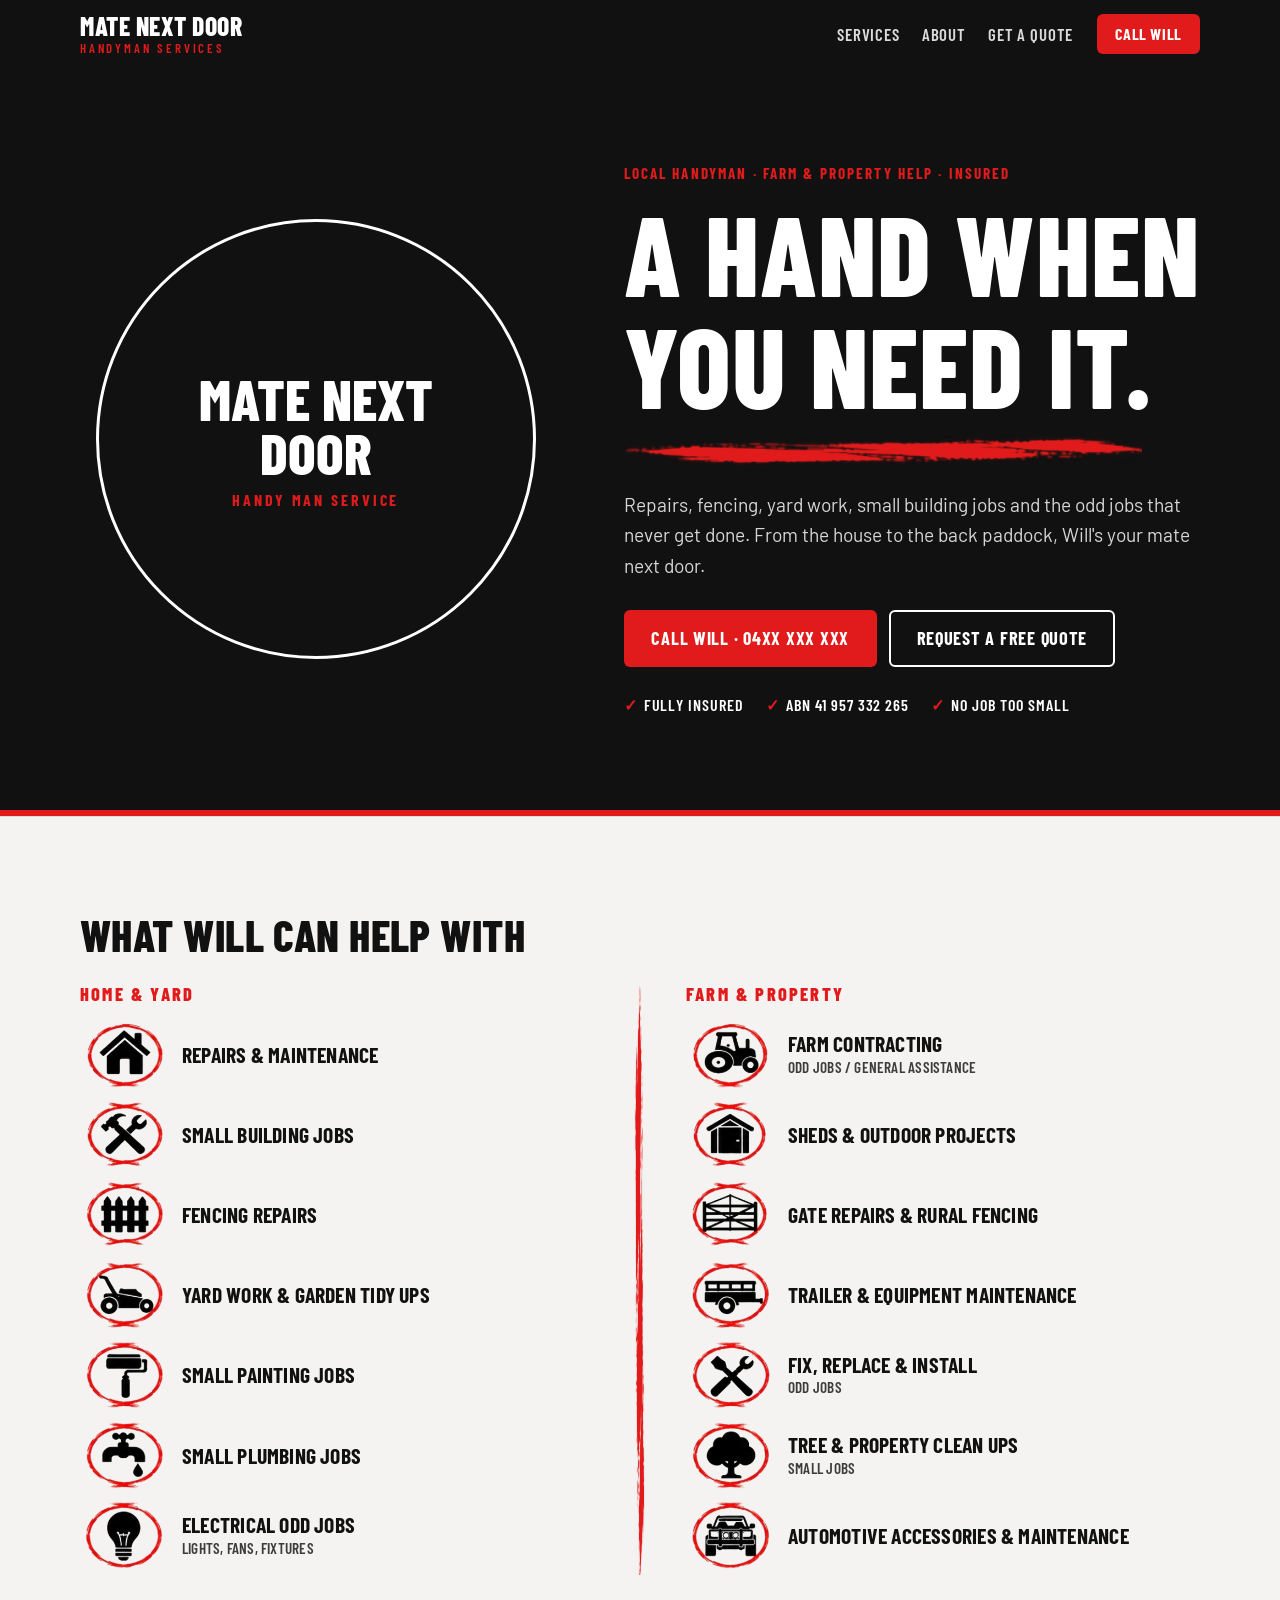
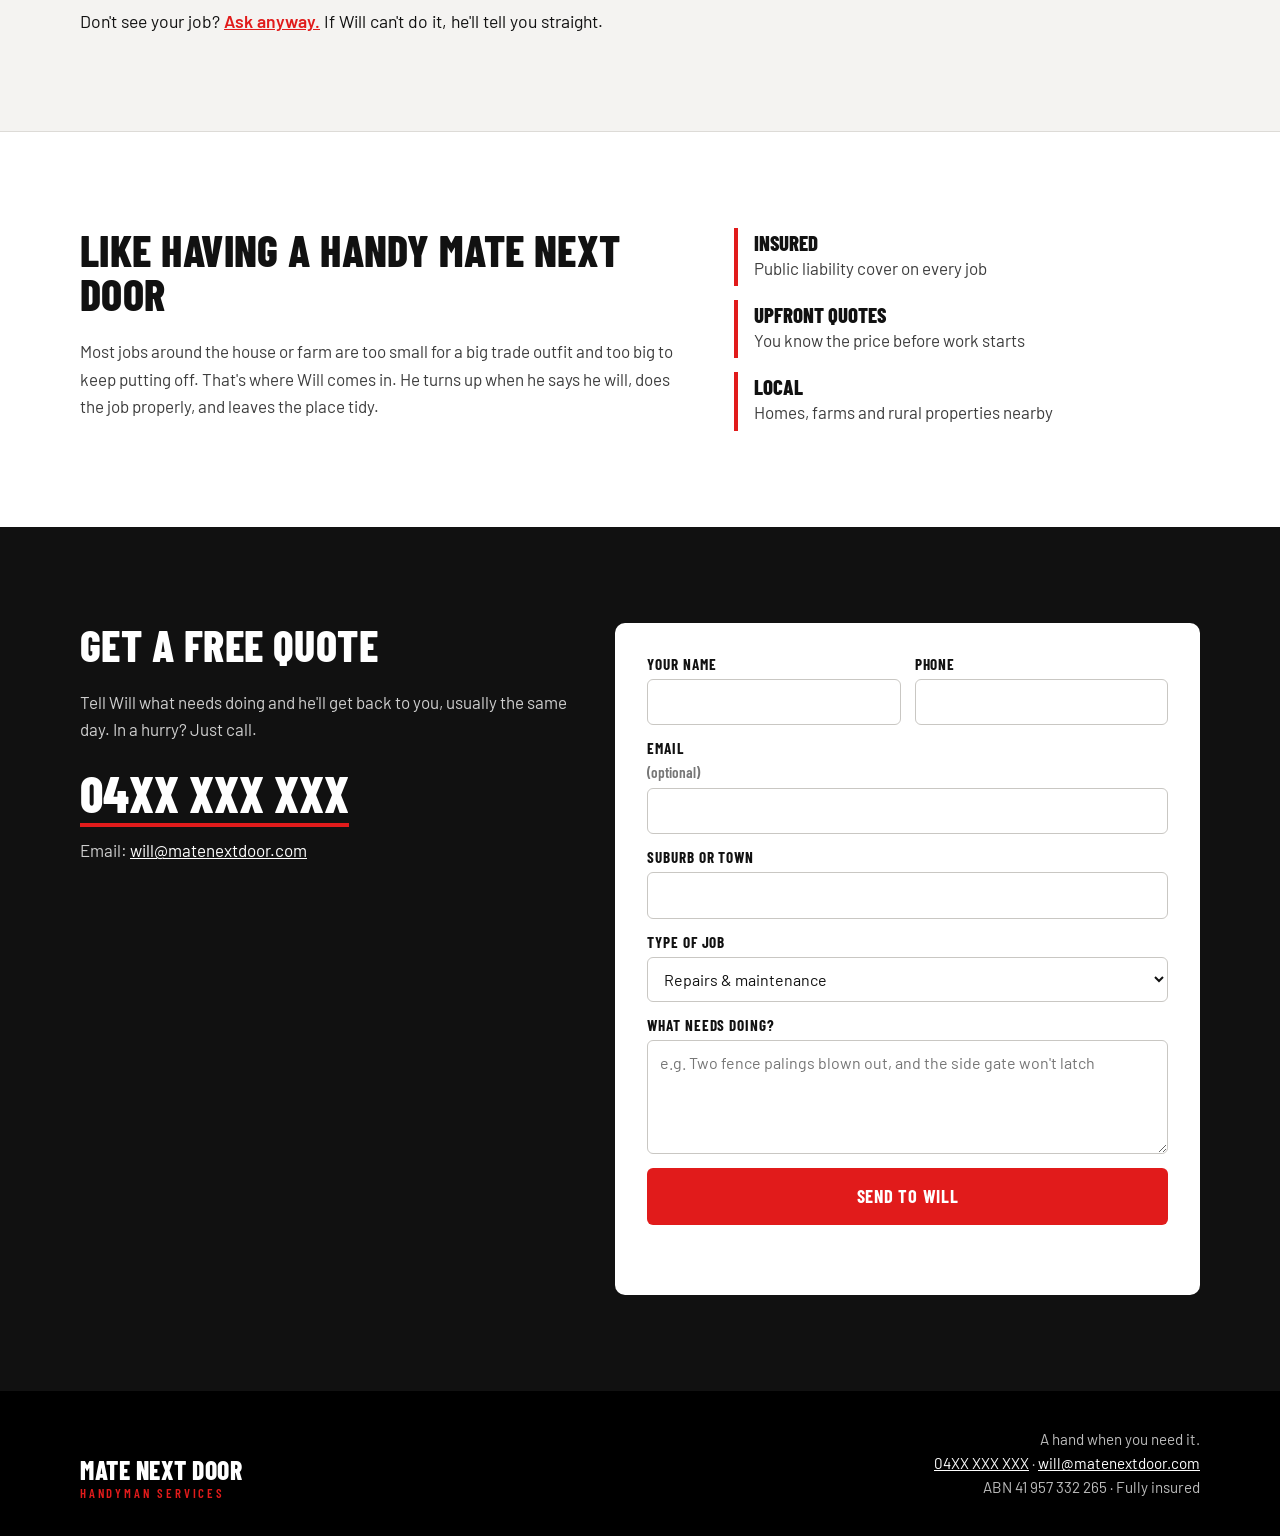
==== index.html @ a13d7f38 "Add Mate Next Door website One-page site matching Will's printed business card (black, white, card r" ====
<!doctype html>
<html lang="en-AU">
<head>
<meta charset="utf-8">
<meta name="viewport" content="width=device-width, initial-scale=1">
<title>Mate Next Door | Handyman Services</title>
<meta name="description" content="Mate Next Door: local handyman, farm and property help. Repairs, fencing, yard work, small building, painting and plumbing jobs. Insured. A hand when you need it.">
<meta name="theme-color" content="#111111">
<link rel="icon" href="img/icons/repairs.png">
<link rel="preconnect" href="https://fonts.googleapis.com">
<link rel="preconnect" href="https://fonts.gstatic.com" crossorigin>
<link href="https://fonts.googleapis.com/css2?family=Barlow+Condensed:wght@600;700;800&family=Barlow:wght@400;500;600&display=swap" rel="stylesheet">
<link rel="stylesheet" href="styles.css">
</head>
<body>

<!-- ============================================================
     EDIT HERE: Will's phone number appears in 4 places on this page.
     Search for 04XX and replace both the display text and the tel: link.
     ============================================================ -->

<header class="topbar">
  <div class="wrap topbar-inner">
    <a href="#top" class="wordmark" aria-label="Mate Next Door home">
      <span class="wm-main">Mate Next Door</span>
      <span class="wm-sub">Handyman Services</span>
    </a>
    <nav class="nav" aria-label="Main">
      <a href="#services">Services</a>
      <a href="#about">About</a>
      <a href="#quote">Get a quote</a>
    </nav>
    <a class="btn btn-red btn-sm" href="tel:04XXXXXXXX">Call Will</a>
  </div>
</header>

<main id="top">

  <section class="hero">
    <div class="wrap hero-inner">
      <!-- Logo: save Will's white line-art logo (transparent background) as img/logo.png -->
      <div class="hero-logo">
        <img src="img/logo.png" alt="Mate Next Door Handy Man Service logo" width="1120" height="1120"
             onerror="this.parentNode.classList.add('no-logo')">
        <div class="logo-fallback" aria-hidden="true"><span>Mate Next Door</span><small>Handy Man Service</small></div>
      </div>
      <div class="hero-copy">
      <p class="eyebrow">Local handyman · Farm &amp; property help · Insured</p>
      <h1>A hand when<br>you need it.</h1>
      <img class="brush" src="img/brush.png" alt="" width="740" height="45">
      <p class="lede">Repairs, fencing, yard work, small building jobs and the odd jobs that never get done. From the house to the back paddock, Will's your mate next door.</p>
      <div class="cta-row">
        <a class="btn btn-red" href="tel:04XXXXXXXX">Call Will · 04XX XXX XXX</a>
        <a class="btn btn-outline" href="#quote">Request a free quote</a>
      </div>
      <ul class="trust">
        <li>Fully insured</li>
        <li>ABN 41 957 332 265</li>
        <li>No job too small</li>
      </ul>
      </div>
    </div>
  </section>

  <section id="services" class="services">
    <div class="wrap">
      <h2>What Will can help with</h2>
      <div class="svc-cols">
        <div>
          <h3 class="col-head">Home &amp; yard</h3>
          <ul class="svc-list">
            <li><img src="img/icons/repairs.png" alt="" width="160" height="124"><span>Repairs &amp; maintenance</span></li>
            <li><img src="img/icons/building.png" alt="" width="160" height="124"><span>Small building jobs</span></li>
            <li><img src="img/icons/fencing.png" alt="" width="160" height="124"><span>Fencing repairs</span></li>
            <li><img src="img/icons/yard.png" alt="" width="160" height="124"><span>Yard work &amp; garden tidy ups</span></li>
            <li><img src="img/icons/painting.png" alt="" width="160" height="124"><span>Small painting jobs</span></li>
            <li><img src="img/icons/plumbing.png" alt="" width="160" height="124"><span>Small plumbing jobs</span></li>
            <li><img src="img/icons/electrical.png" alt="" width="160" height="124"><span>Electrical odd jobs <small>Lights, fans, fixtures</small></span></li>
          </ul>
        </div>
        <div class="svc-divider" aria-hidden="true"></div>
        <div>
          <h3 class="col-head">Farm &amp; property</h3>
          <ul class="svc-list">
            <li><img src="img/icons/farm.png" alt="" width="160" height="124"><span>Farm contracting <small>Odd jobs / general assistance</small></span></li>
            <li><img src="img/icons/sheds.png" alt="" width="160" height="124"><span>Sheds &amp; outdoor projects</span></li>
            <li><img src="img/icons/gates.png" alt="" width="160" height="124"><span>Gate repairs &amp; rural fencing</span></li>
            <li><img src="img/icons/trailer.png" alt="" width="160" height="124"><span>Trailer &amp; equipment maintenance</span></li>
            <li><img src="img/icons/install.png" alt="" width="160" height="124"><span>Fix, replace &amp; install <small>Odd jobs</small></span></li>
            <li><img src="img/icons/trees.png" alt="" width="160" height="124"><span>Tree &amp; property clean ups <small>Small jobs</small></span></li>
            <li><img src="img/icons/automotive.png" alt="" width="160" height="124"><span>Automotive accessories &amp; maintenance</span></li>
          </ul>
        </div>
      </div>
      <p class="svc-note">Don't see your job? <a href="#quote">Ask anyway.</a> If Will can't do it, he'll tell you straight.</p>
    </div>
  </section>

  <section id="about" class="about">
    <div class="wrap about-inner">
      <div>
        <h2>Like having a handy mate next door</h2>
        <p>Most jobs around the house or farm are too small for a big trade outfit and too big to keep putting off. That's where Will comes in. He turns up when he says he will, does the job properly, and leaves the place tidy.</p>
      </div>
      <ul class="facts">
        <li><strong>Insured</strong><span>Public liability cover on every job</span></li>
        <li><strong>Upfront quotes</strong><span>You know the price before work starts</span></li>
        <li><strong>Local</strong><span>Homes, farms and rural properties nearby</span></li>
      </ul>
    </div>
  </section>

  <section id="quote" class="quote">
    <div class="wrap quote-inner">
      <div class="quote-copy">
        <h2>Get a free quote</h2>
        <p>Tell Will what needs doing and he'll get back to you, usually the same day. In a hurry? Just call.</p>
        <p class="big-phone"><a href="tel:04XXXXXXXX">04XX XXX XXX</a></p>
        <p class="email-line">Email: <a href="mailto:will@matenextdoor.com">will@matenextdoor.com</a></p>
      </div>
      <form class="quote-form" id="quote-form" novalidate>
        <div class="row2">
          <label>Your name<input name="name" autocomplete="name" required></label>
          <label>Phone<input name="phone" type="tel" autocomplete="tel" required></label>
        </div>
        <label>Email <span class="opt">(optional)</span><input name="email" type="email" autocomplete="email"></label>
        <label>Suburb or town<input name="suburb" autocomplete="address-level2" required></label>
        <label>Type of job
          <select name="service">
            <option>Repairs &amp; maintenance</option>
            <option>Small building job</option>
            <option>Fencing / gates</option>
            <option>Yard work &amp; garden tidy up</option>
            <option>Painting</option>
            <option>Plumbing</option>
            <option>Electrical odd job</option>
            <option>Farm contracting</option>
            <option>Sheds &amp; outdoor projects</option>
            <option>Trailer / equipment / automotive</option>
            <option>Tree &amp; property clean up</option>
            <option>Something else</option>
          </select>
        </label>
        <label>What needs doing?<textarea name="details" rows="4" required placeholder="e.g. Two fence palings blown out, and the side gate won't latch"></textarea></label>
        <label class="hp" aria-hidden="true">Leave this empty<input name="company" tabindex="-1" autocomplete="off"></label>
        <button class="btn btn-red btn-block" type="submit">Send to Will</button>
        <p class="form-status" role="status" aria-live="polite"></p>
      </form>
    </div>
  </section>

</main>

<footer class="footer">
  <div class="wrap footer-inner">
    <div>
      <span class="wm-main">Mate Next Door</span>
      <span class="wm-sub">Handyman Services</span>
    </div>
    <p>A hand when you need it.<br>
       <a href="tel:04XXXXXXXX">04XX XXX XXX</a> · <a href="mailto:will@matenextdoor.com">will@matenextdoor.com</a><br>
       ABN 41 957 332 265 · Fully insured</p>
  </div>
</footer>

<script src="quote.js" defer></script>
</body>
</html>
---- styles.css ----
:root {
  --ink: #111111;
  --ink-soft: #3d3d3d;
  --paper: #ffffff;
  --paper-2: #f4f3f1;
  --red: #e11b1b;
  --red-dark: #b81414;
  --line: #dddbd7;
  --display: "Barlow Condensed", "Arial Narrow", sans-serif;
  --body: "Barlow", system-ui, sans-serif;
}

* { box-sizing: border-box; }
html { scroll-behavior: smooth; }
body {
  margin: 0;
  background: var(--paper);
  color: var(--ink);
  font: 400 1.0625rem/1.6 var(--body);
  -webkit-font-smoothing: antialiased;
}
img { max-width: 100%; height: auto; display: block; }
a { color: inherit; }
h1, h2, h3 {
  font-family: var(--display);
  font-weight: 800;
  text-transform: uppercase;
  line-height: 1;
  letter-spacing: 0.01em;
  margin: 0 0 0.5em;
}
h2 { font-size: clamp(2rem, 5vw, 2.75rem); }

.wrap { width: min(1120px, 100% - 32px); margin-inline: auto; }

/* Buttons */
.btn {
  display: inline-flex; align-items: center; justify-content: center;
  font: 700 1.15rem/1 var(--display);
  text-transform: uppercase; letter-spacing: 0.04em;
  text-decoration: none;
  padding: 0.95em 1.4em;
  border-radius: 6px;
  border: 2px solid transparent;
  cursor: pointer;
  transition: background .15s, color .15s;
}
.btn-red { background: var(--red); color: #fff; }
.btn-red:hover { background: var(--red-dark); }
.btn-outline { border-color: var(--ink); color: var(--ink); background: transparent; }
.btn-outline:hover { background: var(--ink); color: #fff; }
.btn-sm { padding: 0.65em 1em; font-size: 1rem; }
.btn-block { width: 100%; }
.btn:focus-visible, a:focus-visible, input:focus-visible, select:focus-visible, textarea:focus-visible {
  outline: 3px solid var(--red); outline-offset: 2px;
}

/* Header */
.topbar {
  position: sticky; top: 0; z-index: 10;
  background: var(--ink); color: #fff;
}
.topbar-inner { display: flex; align-items: center; gap: 24px; min-height: 68px; }
.wordmark { text-decoration: none; display: flex; flex-direction: column; line-height: 1; }
.wm-main {
  font: 800 1.6rem/1 var(--display); text-transform: uppercase; letter-spacing: 0.02em;
}
.wm-sub {
  font: 600 0.8rem/1 var(--display); text-transform: uppercase; letter-spacing: 0.22em;
  color: var(--red); margin-top: 4px;
}
.nav { display: flex; gap: 22px; margin-left: auto; }
.nav a {
  text-decoration: none; font: 600 1.05rem/1 var(--display);
  text-transform: uppercase; letter-spacing: 0.05em; opacity: .85;
}
.nav a:hover { opacity: 1; color: #fff; }

/* Hero */
.hero {
  background: var(--ink); color: #fff;
  padding: clamp(48px, 8vw, 96px) 0 clamp(56px, 8vw, 96px);
  border-bottom: 6px solid var(--red);
}
.hero-inner { display: grid; grid-template-columns: minmax(0, 0.9fr) minmax(0, 1.1fr); gap: clamp(32px, 6vw, 72px); align-items: center; }
.hero-logo { position: relative; aspect-ratio: 1; max-width: 440px; width: 100%; justify-self: center; }
.hero-logo img { width: 100%; height: 100%; object-fit: contain; }
.logo-fallback { display: none; }
.hero-logo.no-logo img { display: none; }
.hero-logo.no-logo .logo-fallback {
  display: flex; flex-direction: column; align-items: center; justify-content: center; text-align: center;
  height: 100%; border: 3px solid #fff; border-radius: 50%; padding: 12%;
}
.logo-fallback span { font: 800 clamp(2.4rem, 6vw, 3.6rem)/0.95 var(--display); text-transform: uppercase; }
.logo-fallback small { font: 700 1rem/1 var(--display); text-transform: uppercase; letter-spacing: 0.18em; color: var(--red); margin-top: 12px; }
.hero .lede { color: #d6d6d6; }
.hero .btn-outline { border-color: #fff; color: #fff; }
.hero .btn-outline:hover { background: #fff; color: var(--ink); }
.eyebrow {
  font: 700 0.95rem/1.2 var(--display); text-transform: uppercase; letter-spacing: 0.14em;
  color: var(--red); margin: 0 0 14px;
}
.hero h1 { font-size: clamp(3.4rem, 11vw, 7rem); margin: 0; }
.brush { width: min(520px, 90%); margin: 14px 0 24px; }
.lede { max-width: 38em; font-size: 1.2rem; color: var(--ink-soft); margin: 0 0 28px; }
.cta-row { display: flex; flex-wrap: wrap; gap: 12px; }
.trust {
  list-style: none; padding: 0; margin: 28px 0 0;
  display: flex; flex-wrap: wrap; gap: 8px 22px;
  font: 600 1rem/1.2 var(--display); text-transform: uppercase; letter-spacing: 0.06em;
}
.trust li::before { content: "✓"; color: var(--red); margin-right: 6px; }

/* Services */
.services { background: var(--paper-2); padding: clamp(56px, 8vw, 96px) 0; border-block: 1px solid var(--line); }
.svc-cols { display: grid; grid-template-columns: 1fr 12px 1fr; gap: 40px; margin-top: 28px; }
.col-head { font-size: 1.15rem; letter-spacing: 0.12em; color: var(--red); margin-bottom: 10px; }
.svc-divider { background: url("img/brush-v.png") center / 100% 100% no-repeat; }
.svc-list { list-style: none; margin: 0; padding: 0; }
.svc-list li {
  display: grid; grid-template-columns: 88px 1fr; align-items: center; gap: 14px;
  padding: 6px 0;
}
.svc-list img { width: 88px; }
.svc-list span {
  font: 700 1.35rem/1.05 var(--display); text-transform: uppercase; letter-spacing: 0.01em;
}
.svc-list small {
  display: block; font: 600 0.95rem/1.2 var(--display); color: var(--ink-soft); margin-top: 3px;
}
.svc-note { margin: 32px 0 0; font-size: 1.1rem; }
.svc-note a { color: var(--red); font-weight: 600; }

/* About */
.about { padding: clamp(56px, 8vw, 96px) 0; }
.about-inner { display: grid; grid-template-columns: 1.3fr 1fr; gap: 48px; align-items: start; }
.about p { color: var(--ink-soft); max-width: 36em; margin: 0; }
.facts { list-style: none; padding: 0; margin: 0; display: grid; gap: 14px; }
.facts li { border-left: 4px solid var(--red); padding: 4px 0 4px 16px; }
.facts strong {
  display: block; font: 800 1.3rem/1.1 var(--display); text-transform: uppercase;
}
.facts span { color: var(--ink-soft); }

/* Quote */
.quote { background: var(--ink); color: #fff; padding: clamp(56px, 8vw, 96px) 0; }
.quote-inner { display: grid; grid-template-columns: 1fr 1.2fr; gap: 48px; align-items: start; }
.quote-copy p { color: #cfcfcf; }
.big-phone { margin: 24px 0 8px; }
.big-phone a {
  font: 800 clamp(2.2rem, 6vw, 3.2rem)/1 var(--display); color: #fff; text-decoration: none;
  border-bottom: 4px solid var(--red);
}
.email-line a { color: #fff; }
.quote-form {
  background: #fff; color: var(--ink); border-radius: 10px; padding: clamp(20px, 4vw, 32px);
  display: grid; gap: 14px;
}
.quote-form label {
  display: grid; gap: 6px;
  font: 700 0.95rem/1.2 var(--display); text-transform: uppercase; letter-spacing: 0.06em;
}
.opt { color: #777; text-transform: none; letter-spacing: 0; font-weight: 600; }
.quote-form input, .quote-form select, .quote-form textarea {
  font: 400 1rem/1.4 var(--body); color: var(--ink);
  border: 1.5px solid #c9c7c3; border-radius: 6px; padding: 11px 12px; width: 100%;
  background: #fff;
}
.quote-form textarea { resize: vertical; }
.row2 { display: grid; grid-template-columns: 1fr 1fr; gap: 14px; }
.hp { position: absolute; left: -9999px; }
.form-status { margin: 0; min-height: 1.4em; font-weight: 600; }
.form-status.ok { color: #1c7a33; }
.form-status.err { color: var(--red-dark); }

/* Footer */
.footer { background: #000; color: #bdbdbd; padding: 36px 0; }
.footer-inner { display: flex; flex-wrap: wrap; justify-content: space-between; gap: 20px; align-items: end; }
.footer .wm-main { color: #fff; display: block; }
.footer .wm-sub { display: block; }
.footer p { margin: 0; text-align: right; font-size: .95rem; }
.footer a { color: #fff; }

/* Small screens */
@media (max-width: 820px) {
  .nav { display: none; }
  .topbar-inner { justify-content: space-between; }
  .wm-main { font-size: 1.35rem; }
  .svc-cols { grid-template-columns: 1fr; gap: 24px; }
  .svc-divider { display: none; }
  .about-inner, .quote-inner, .hero-inner { grid-template-columns: 1fr; gap: 32px; }
  .hero-logo { max-width: 280px; }
  .footer p { text-align: left; }
}
@media (max-width: 480px) {
  .row2 { grid-template-columns: 1fr; }
  .svc-list li { grid-template-columns: 72px 1fr; }
  .svc-list img { width: 72px; }
  .svc-list span { font-size: 1.2rem; }
  .cta-row .btn { width: 100%; }
}
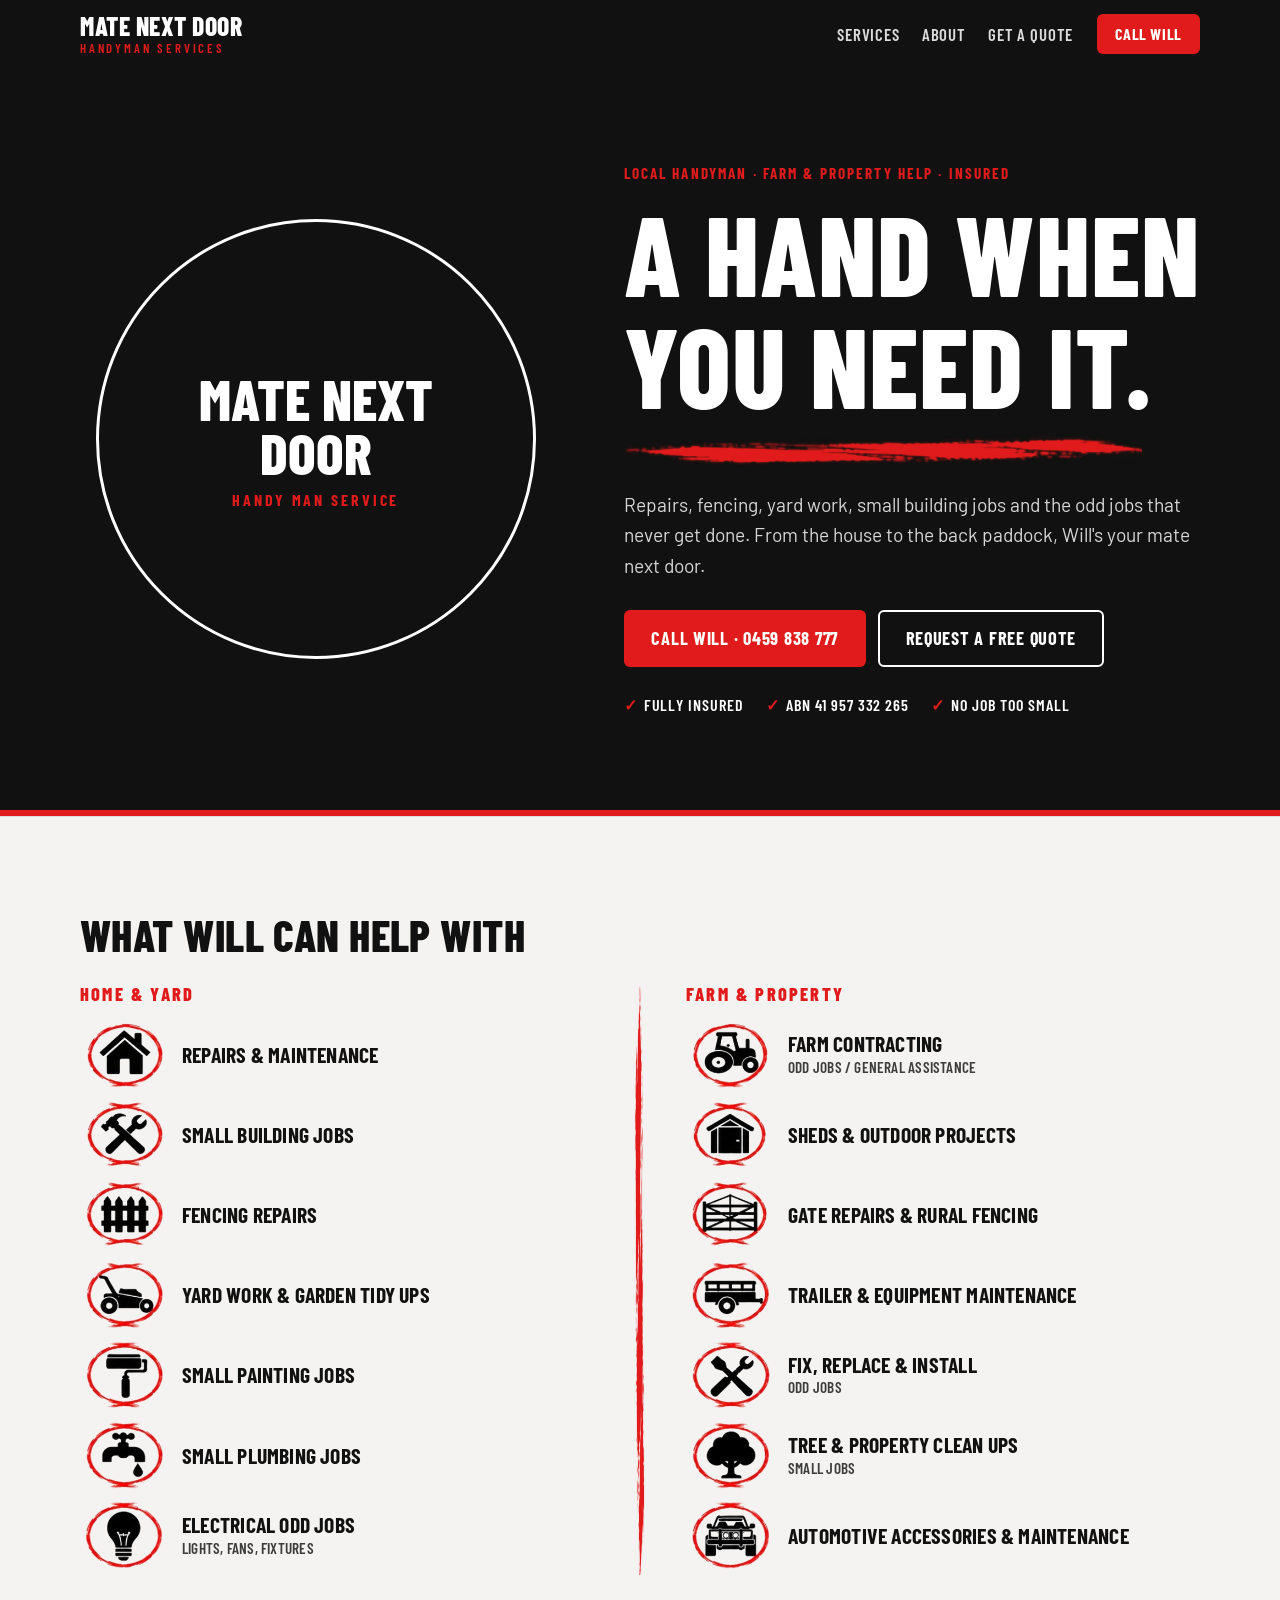
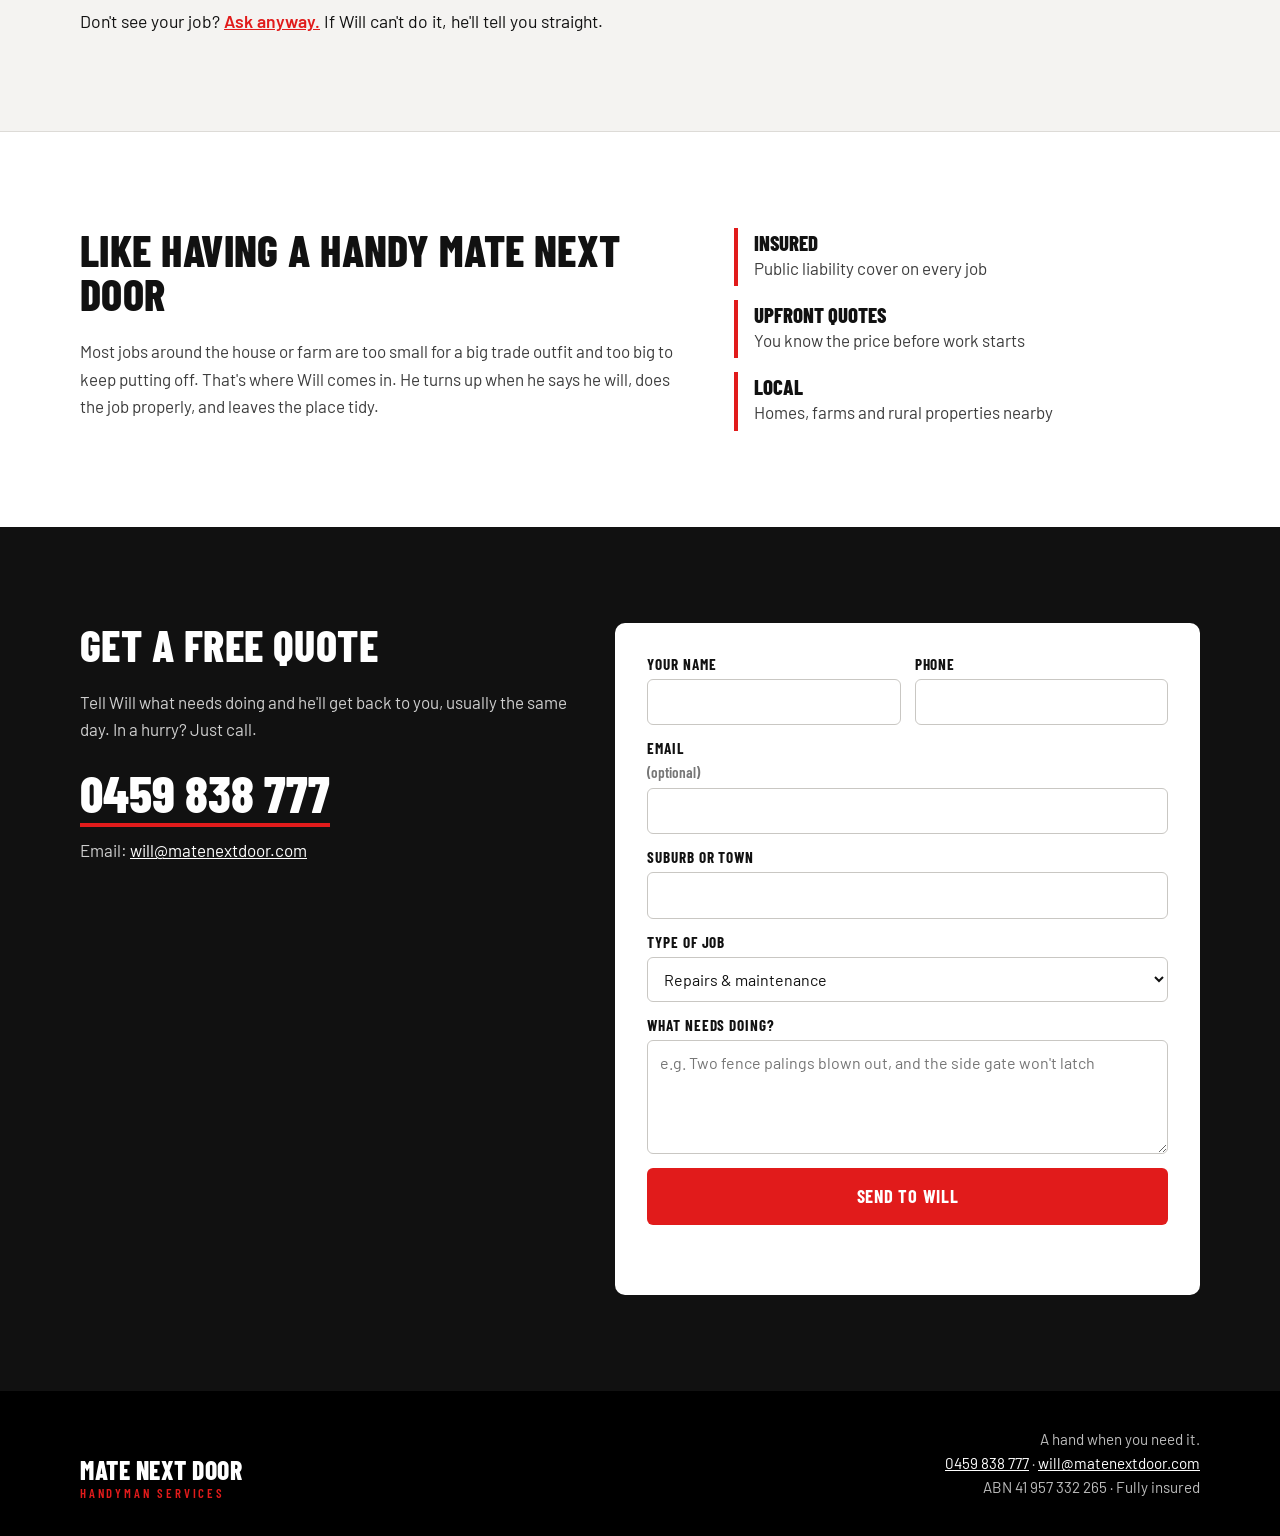
==== commit 83011ee6: "Add Will's phone number Co-Authored-By: Claude Opus 5.5 <noreply@anthropic.com> Claude-Session: http" ====
--- a/index.html
+++ b/index.html
@@ -14,11 +14,6 @@
 </head>
 <body>
 
-<!-- ============================================================
-     EDIT HERE: Will's phone number appears in 4 places on this page.
-     Search for 04XX and replace both the display text and the tel: link.
-     ============================================================ -->
-
 <header class="topbar">
   <div class="wrap topbar-inner">
     <a href="#top" class="wordmark" aria-label="Mate Next Door home">
@@ -30,7 +25,7 @@
       <a href="#about">About</a>
       <a href="#quote">Get a quote</a>
     </nav>
-    <a class="btn btn-red btn-sm" href="tel:04XXXXXXXX">Call Will</a>
+    <a class="btn btn-red btn-sm" href="tel:+61459838777">Call Will</a>
   </div>
 </header>
 
@@ -50,7 +45,7 @@
       <img class="brush" src="img/brush.png" alt="" width="740" height="45">
       <p class="lede">Repairs, fencing, yard work, small building jobs and the odd jobs that never get done. From the house to the back paddock, Will's your mate next door.</p>
       <div class="cta-row">
-        <a class="btn btn-red" href="tel:04XXXXXXXX">Call Will · 04XX XXX XXX</a>
+        <a class="btn btn-red" href="tel:+61459838777">Call Will · 0459 838 777</a>
         <a class="btn btn-outline" href="#quote">Request a free quote</a>
       </div>
       <ul class="trust">
@@ -115,7 +110,7 @@
       <div class="quote-copy">
         <h2>Get a free quote</h2>
         <p>Tell Will what needs doing and he'll get back to you, usually the same day. In a hurry? Just call.</p>
-        <p class="big-phone"><a href="tel:04XXXXXXXX">04XX XXX XXX</a></p>
+        <p class="big-phone"><a href="tel:+61459838777">0459 838 777</a></p>
         <p class="email-line">Email: <a href="mailto:will@matenextdoor.com">will@matenextdoor.com</a></p>
       </div>
       <form class="quote-form" id="quote-form" novalidate>
@@ -158,7 +153,7 @@
       <span class="wm-sub">Handyman Services</span>
     </div>
     <p>A hand when you need it.<br>
-       <a href="tel:04XXXXXXXX">04XX XXX XXX</a> · <a href="mailto:will@matenextdoor.com">will@matenextdoor.com</a><br>
+       <a href="tel:+61459838777">0459 838 777</a> · <a href="mailto:will@matenextdoor.com">will@matenextdoor.com</a><br>
        ABN 41 957 332 265 · Fully insured</p>
   </div>
 </footer>
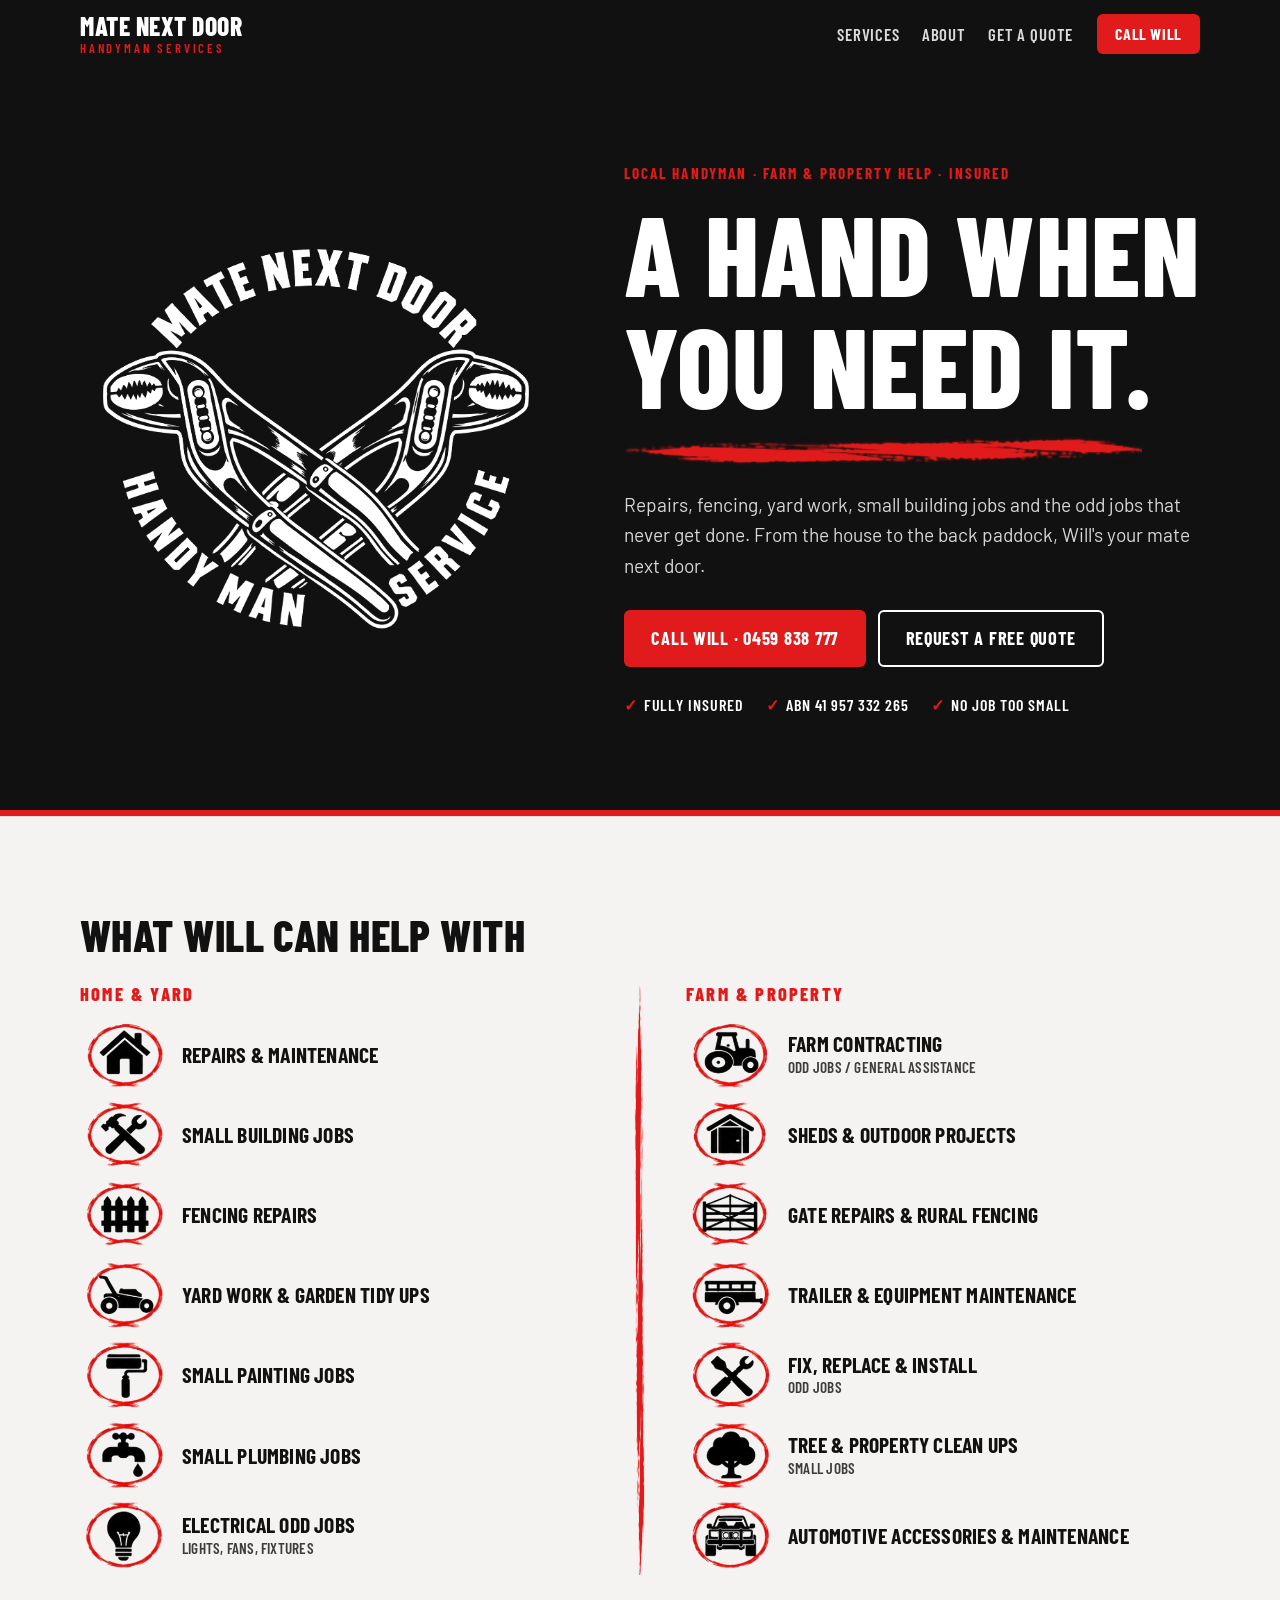
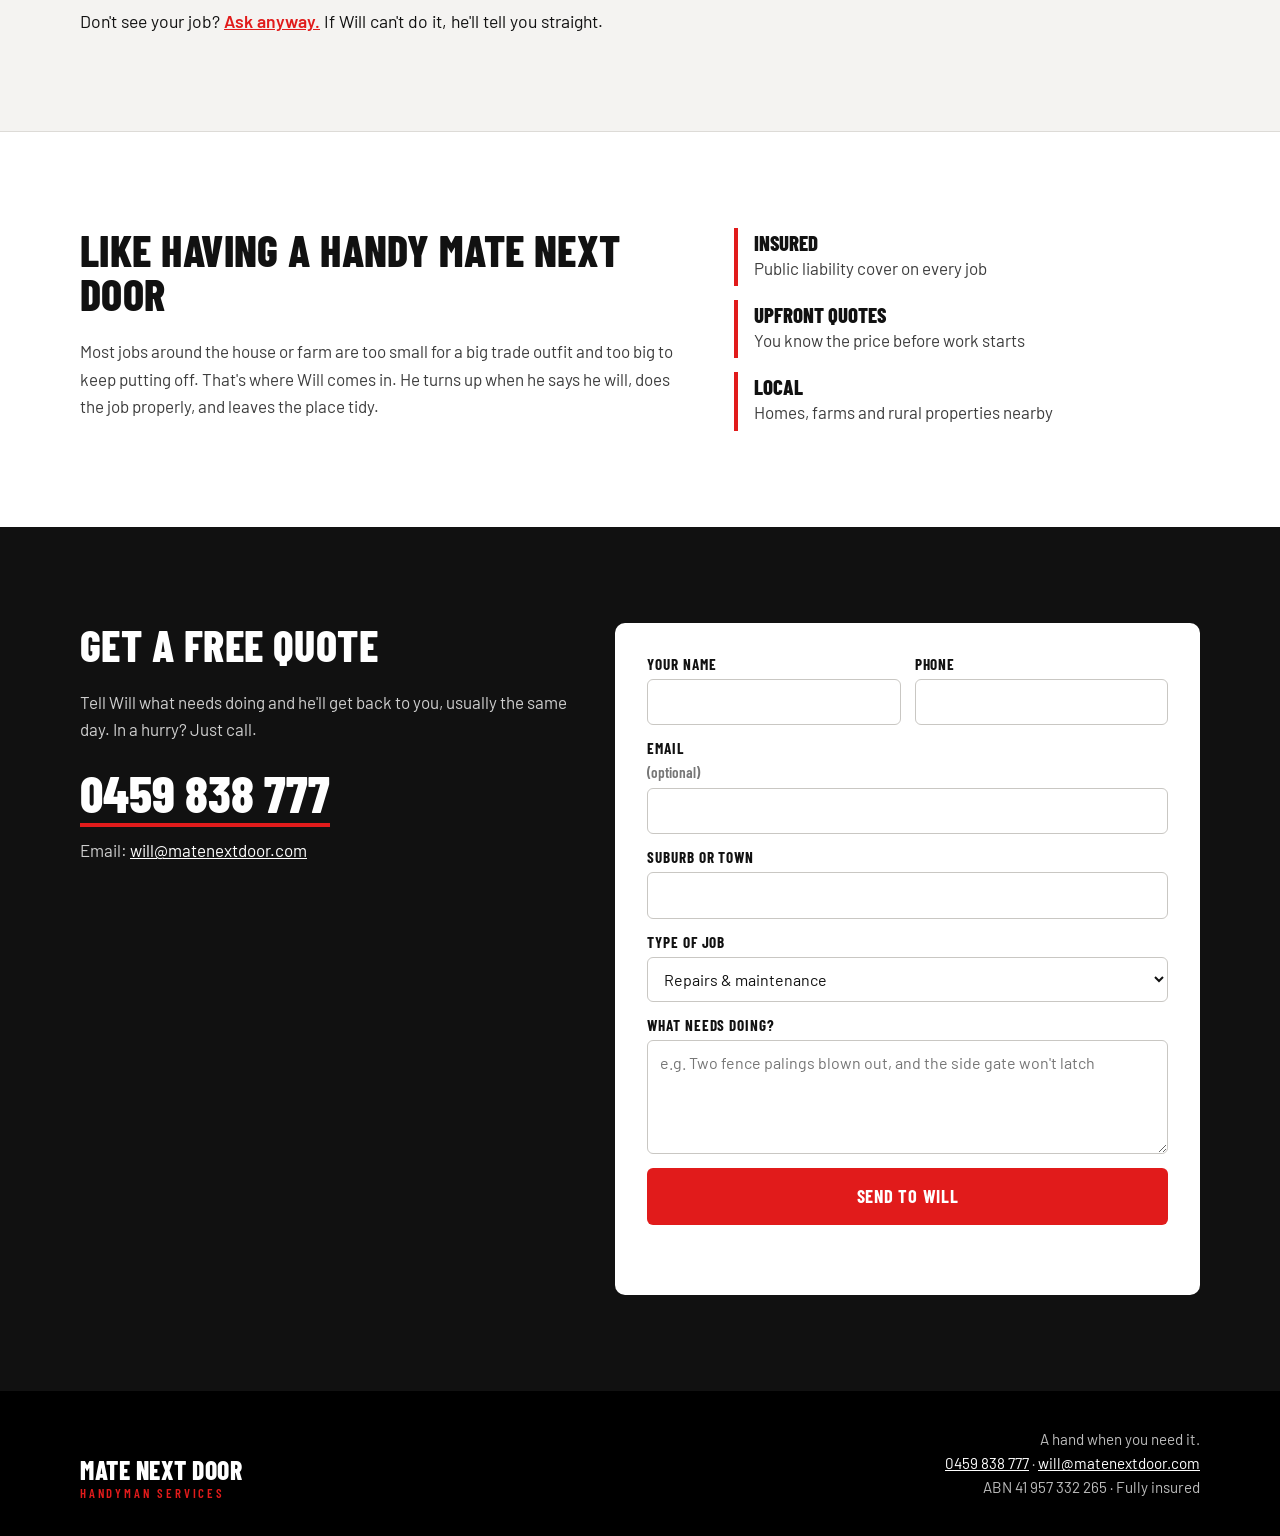
==== commit 9b117f9d: "Add Will's logo and favicon Co-Authored-By: Claude Opus 5.5 <noreply@anthropic.com> Claude-Session: " ====
--- a/index.html
+++ b/index.html
@@ -6,7 +6,8 @@
 <title>Mate Next Door | Handyman Services</title>
 <meta name="description" content="Mate Next Door: local handyman, farm and property help. Repairs, fencing, yard work, small building, painting and plumbing jobs. Insured. A hand when you need it.">
 <meta name="theme-color" content="#111111">
-<link rel="icon" href="img/icons/repairs.png">
+<link rel="icon" href="img/favicon.png">
+<link rel="apple-touch-icon" href="img/favicon.png">
 <link rel="preconnect" href="https://fonts.googleapis.com">
 <link rel="preconnect" href="https://fonts.gstatic.com" crossorigin>
 <link href="https://fonts.googleapis.com/css2?family=Barlow+Condensed:wght@600;700;800&family=Barlow:wght@400;500;600&display=swap" rel="stylesheet">
@@ -33,9 +34,8 @@
 
   <section class="hero">
     <div class="wrap hero-inner">
-      <!-- Logo: save Will's white line-art logo (transparent background) as img/logo.png -->
       <div class="hero-logo">
-        <img src="img/logo.png" alt="Mate Next Door Handy Man Service logo" width="1120" height="1120"
+        <img src="img/logo.png" alt="Mate Next Door Handy Man Service logo" width="634" height="634"
              onerror="this.parentNode.classList.add('no-logo')">
         <div class="logo-fallback" aria-hidden="true"><span>Mate Next Door</span><small>Handy Man Service</small></div>
       </div>
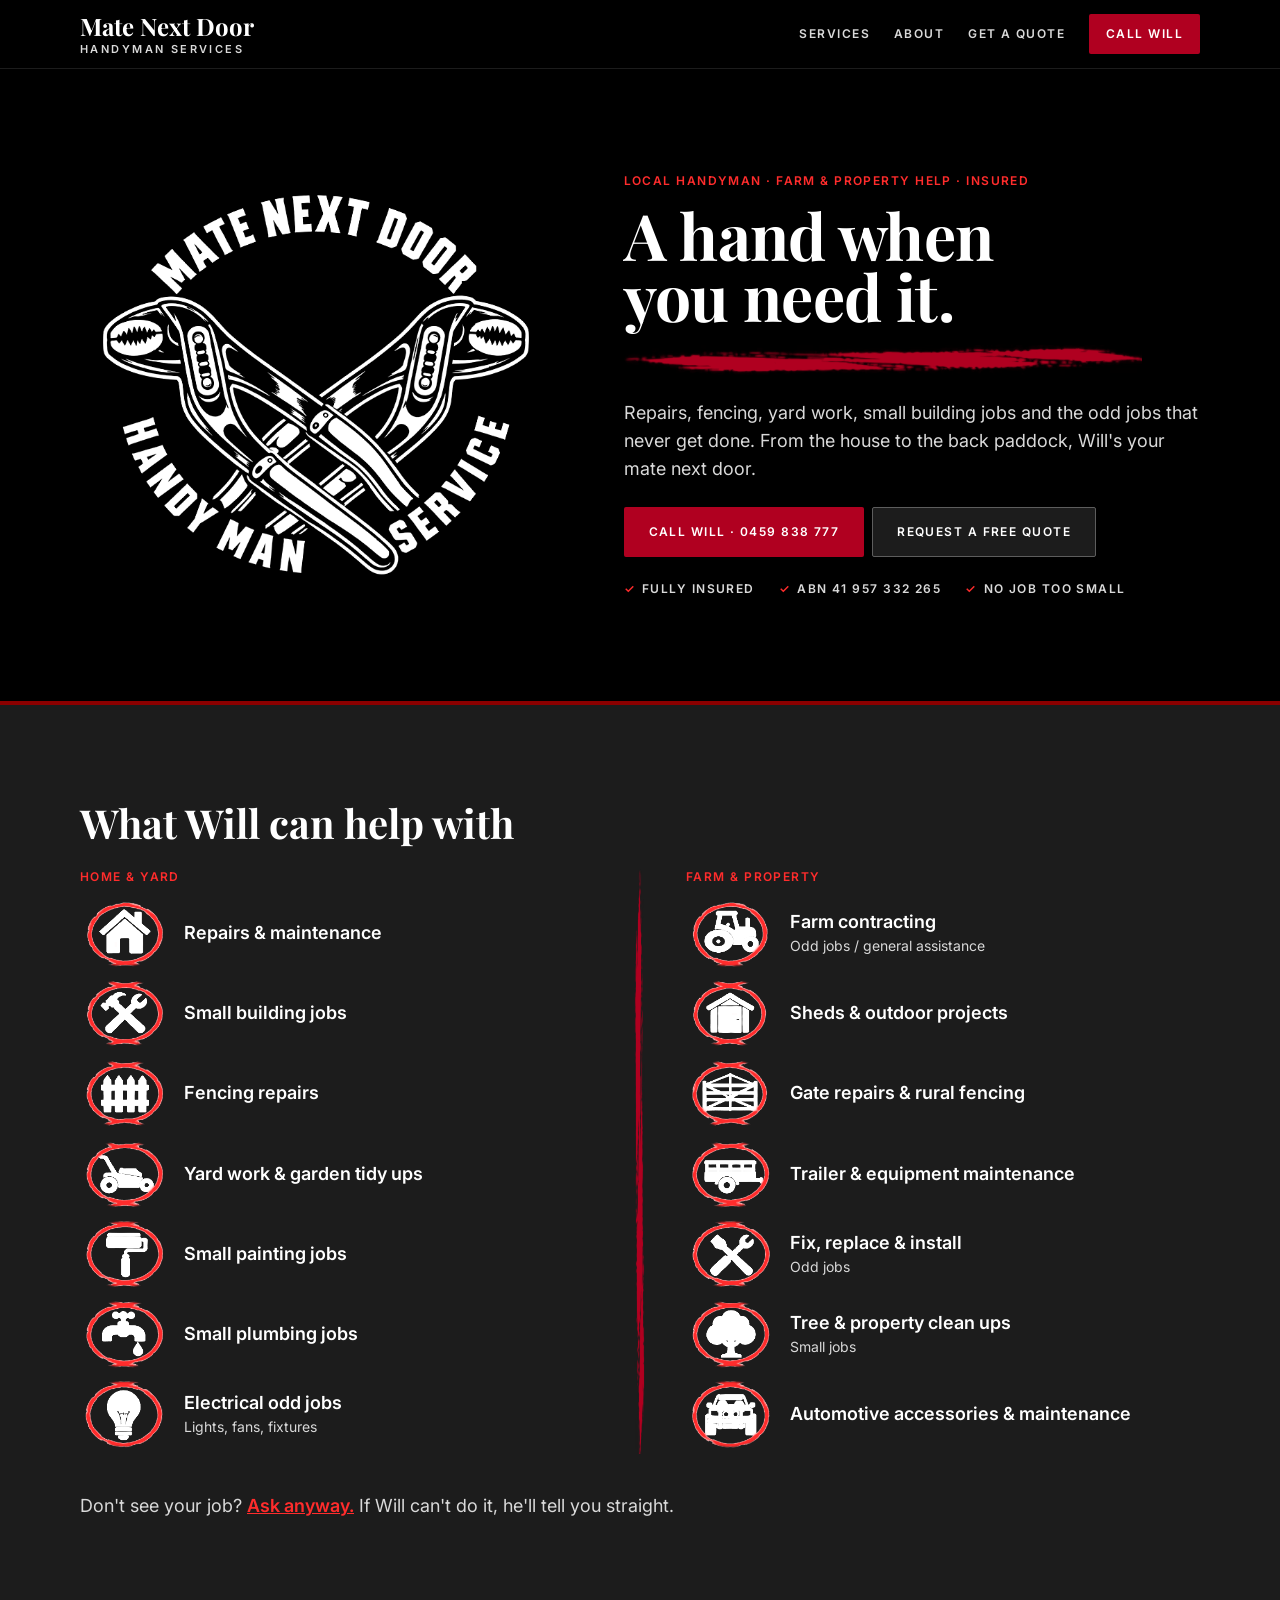
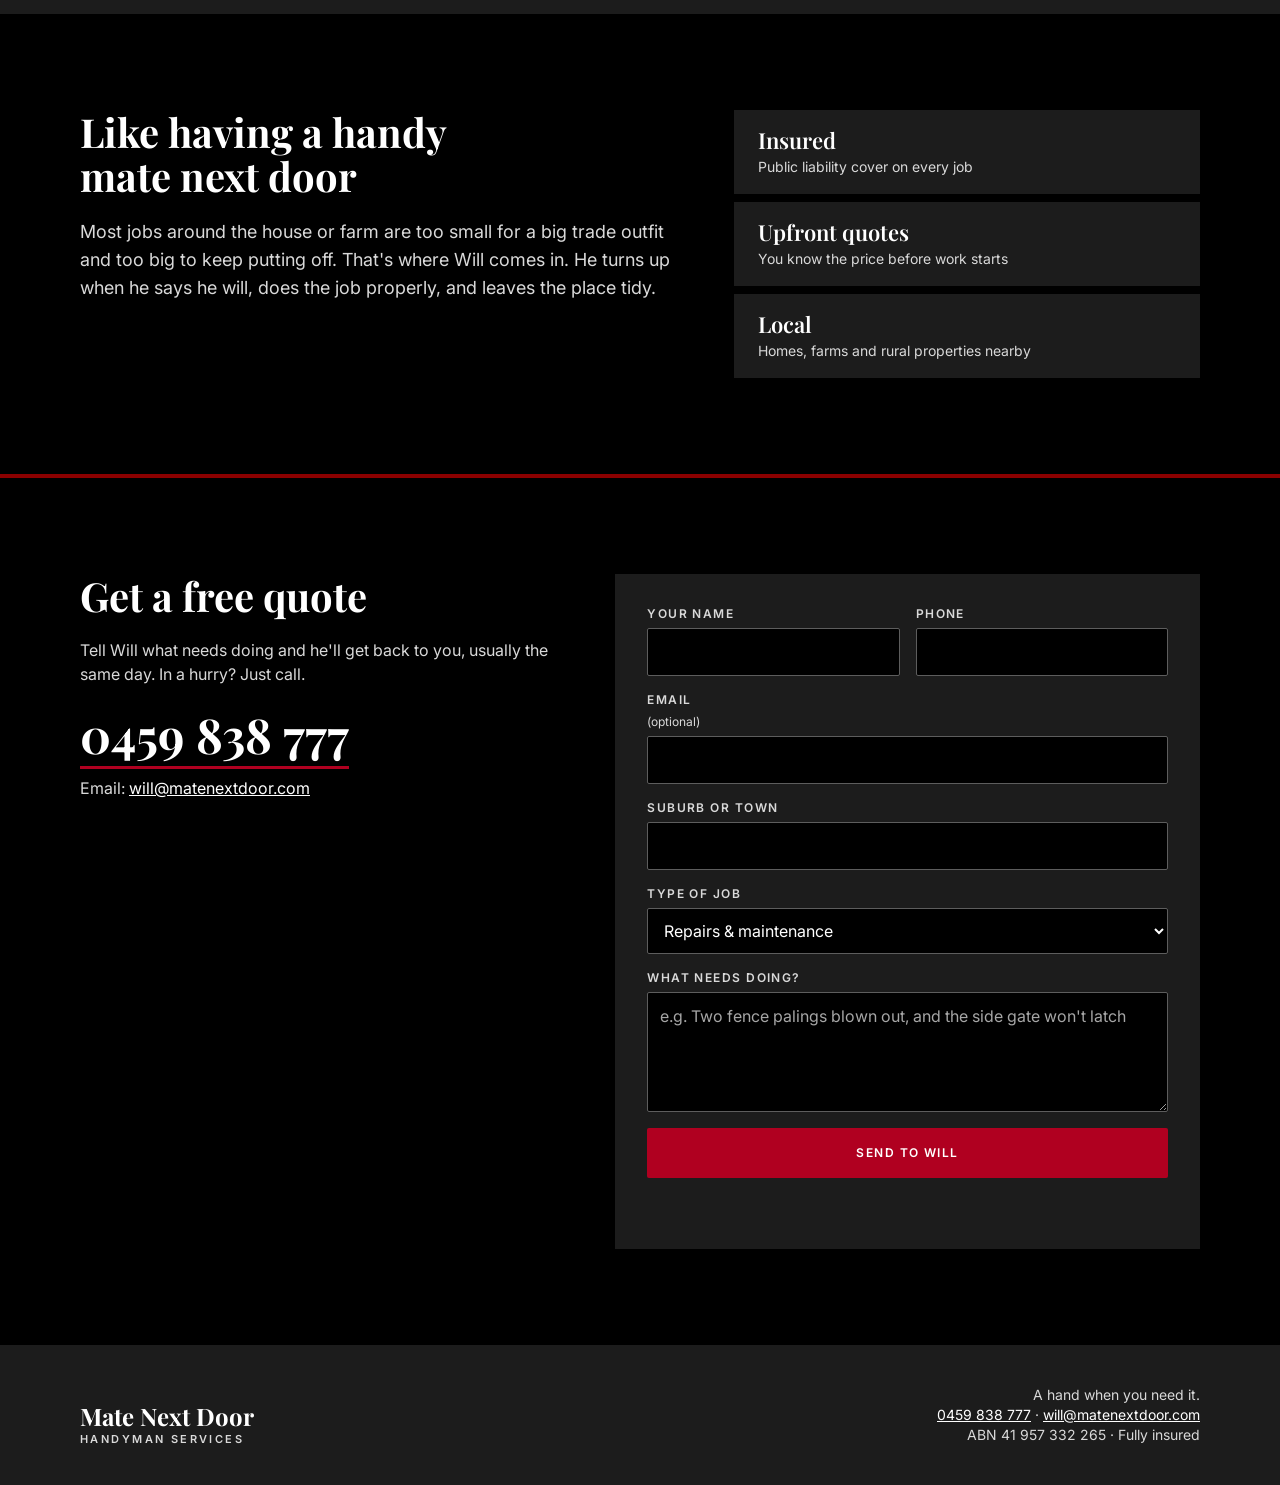
==== commit c1861285: "Restyle the website and planner in Crimson Noir Uses the Crimson Noir design system on both pages: b" ====
--- a/index.html
+++ b/index.html
@@ -5,12 +5,12 @@
 <meta name="viewport" content="width=device-width, initial-scale=1">
 <title>Mate Next Door | Handyman Services</title>
 <meta name="description" content="Mate Next Door: local handyman, farm and property help. Repairs, fencing, yard work, small building, painting and plumbing jobs. Insured. A hand when you need it.">
-<meta name="theme-color" content="#111111">
+<meta name="theme-color" content="#000000">
 <link rel="icon" href="img/favicon.png">
 <link rel="apple-touch-icon" href="img/favicon.png">
 <link rel="preconnect" href="https://fonts.googleapis.com">
 <link rel="preconnect" href="https://fonts.gstatic.com" crossorigin>
-<link href="https://fonts.googleapis.com/css2?family=Barlow+Condensed:wght@600;700;800&family=Barlow:wght@400;500;600&display=swap" rel="stylesheet">
+<link href="https://fonts.googleapis.com/css2?family=Inter:wght@400;600&family=Playfair+Display:wght@600;700&display=swap" rel="stylesheet">
 <link rel="stylesheet" href="styles.css">
 </head>
 <body>
@@ -42,7 +42,7 @@
       <div class="hero-copy">
       <p class="eyebrow">Local handyman · Farm &amp; property help · Insured</p>
       <h1>A hand when<br>you need it.</h1>
-      <img class="brush" src="img/brush.png" alt="" width="740" height="45">
+      <img class="brush" src="img/noir/brush.png" alt="" width="740" height="45">
       <p class="lede">Repairs, fencing, yard work, small building jobs and the odd jobs that never get done. From the house to the back paddock, Will's your mate next door.</p>
       <div class="cta-row">
         <a class="btn btn-red" href="tel:+61459838777">Call Will · 0459 838 777</a>
@@ -62,28 +62,28 @@
       <h2>What Will can help with</h2>
       <div class="svc-cols">
         <div>
-          <h3 class="col-head">Home &amp; yard</h3>
+          <h3 class="col-head eyebrow">Home &amp; yard</h3>
           <ul class="svc-list">
-            <li><img src="img/icons/repairs.png" alt="" width="160" height="124"><span>Repairs &amp; maintenance</span></li>
-            <li><img src="img/icons/building.png" alt="" width="160" height="124"><span>Small building jobs</span></li>
-            <li><img src="img/icons/fencing.png" alt="" width="160" height="124"><span>Fencing repairs</span></li>
-            <li><img src="img/icons/yard.png" alt="" width="160" height="124"><span>Yard work &amp; garden tidy ups</span></li>
-            <li><img src="img/icons/painting.png" alt="" width="160" height="124"><span>Small painting jobs</span></li>
-            <li><img src="img/icons/plumbing.png" alt="" width="160" height="124"><span>Small plumbing jobs</span></li>
-            <li><img src="img/icons/electrical.png" alt="" width="160" height="124"><span>Electrical odd jobs <small>Lights, fans, fixtures</small></span></li>
+            <li><img src="img/noir/icons/repairs.png" alt="" width="160" height="124"><span>Repairs &amp; maintenance</span></li>
+            <li><img src="img/noir/icons/building.png" alt="" width="160" height="124"><span>Small building jobs</span></li>
+            <li><img src="img/noir/icons/fencing.png" alt="" width="160" height="124"><span>Fencing repairs</span></li>
+            <li><img src="img/noir/icons/yard.png" alt="" width="160" height="124"><span>Yard work &amp; garden tidy ups</span></li>
+            <li><img src="img/noir/icons/painting.png" alt="" width="160" height="124"><span>Small painting jobs</span></li>
+            <li><img src="img/noir/icons/plumbing.png" alt="" width="160" height="124"><span>Small plumbing jobs</span></li>
+            <li><img src="img/noir/icons/electrical.png" alt="" width="160" height="124"><span>Electrical odd jobs <small>Lights, fans, fixtures</small></span></li>
           </ul>
         </div>
         <div class="svc-divider" aria-hidden="true"></div>
         <div>
-          <h3 class="col-head">Farm &amp; property</h3>
+          <h3 class="col-head eyebrow">Farm &amp; property</h3>
           <ul class="svc-list">
-            <li><img src="img/icons/farm.png" alt="" width="160" height="124"><span>Farm contracting <small>Odd jobs / general assistance</small></span></li>
-            <li><img src="img/icons/sheds.png" alt="" width="160" height="124"><span>Sheds &amp; outdoor projects</span></li>
-            <li><img src="img/icons/gates.png" alt="" width="160" height="124"><span>Gate repairs &amp; rural fencing</span></li>
-            <li><img src="img/icons/trailer.png" alt="" width="160" height="124"><span>Trailer &amp; equipment maintenance</span></li>
-            <li><img src="img/icons/install.png" alt="" width="160" height="124"><span>Fix, replace &amp; install <small>Odd jobs</small></span></li>
-            <li><img src="img/icons/trees.png" alt="" width="160" height="124"><span>Tree &amp; property clean ups <small>Small jobs</small></span></li>
-            <li><img src="img/icons/automotive.png" alt="" width="160" height="124"><span>Automotive accessories &amp; maintenance</span></li>
+            <li><img src="img/noir/icons/farm.png" alt="" width="160" height="124"><span>Farm contracting <small>Odd jobs / general assistance</small></span></li>
+            <li><img src="img/noir/icons/sheds.png" alt="" width="160" height="124"><span>Sheds &amp; outdoor projects</span></li>
+            <li><img src="img/noir/icons/gates.png" alt="" width="160" height="124"><span>Gate repairs &amp; rural fencing</span></li>
+            <li><img src="img/noir/icons/trailer.png" alt="" width="160" height="124"><span>Trailer &amp; equipment maintenance</span></li>
+            <li><img src="img/noir/icons/install.png" alt="" width="160" height="124"><span>Fix, replace &amp; install <small>Odd jobs</small></span></li>
+            <li><img src="img/noir/icons/trees.png" alt="" width="160" height="124"><span>Tree &amp; property clean ups <small>Small jobs</small></span></li>
+            <li><img src="img/noir/icons/automotive.png" alt="" width="160" height="124"><span>Automotive accessories &amp; maintenance</span></li>
           </ul>
         </div>
       </div>
--- a/styles.css
+++ b/styles.css
@@ -1,86 +1,92 @@
+/* Crimson Noir: black grounds, white words, red only where it means something.
+   Token names and values follow the Crimson Noir design system. */
 :root {
-  --ink: #111111;
-  --ink-soft: #3d3d3d;
-  --paper: #ffffff;
-  --paper-2: #f4f3f1;
-  --red: #e11b1b;
-  --red-dark: #b81414;
-  --line: #dddbd7;
-  --display: "Barlow Condensed", "Arial Narrow", sans-serif;
-  --body: "Barlow", system-ui, sans-serif;
+  color-scheme: dark;
+  --black: #000000;          /* page ground */
+  --surface: #1c1c1c;        /* cards, panels, inputs */
+  --surface-raised: #5d5d5d; /* hover, menus, dividers */
+  --ink: #ffffff;            /* text that must be read */
+  --ink-muted: #d9d9d9;      /* secondary text */
+  --blood: #8b0000;          /* pressed crimson, large brand fields */
+  --crimson: #b00020;        /* the one action colour: fill only */
+  --crimson-text: #ff2c2c;   /* red that must be read: links, errors, focus */
+  --display: "Playfair Display", Georgia, "Times New Roman", serif;
+  --sans: Inter, system-ui, -apple-system, "Segoe UI", sans-serif;
+  --space-2: 8px; --space-4: 16px; --space-6: 24px; --space-10: 40px;
+  --radius-sm: 2px; --radius-md: 6px;
 }
 
 * { box-sizing: border-box; }
 html { scroll-behavior: smooth; }
 body {
   margin: 0;
-  background: var(--paper);
+  background: var(--black);
   color: var(--ink);
-  font: 400 1.0625rem/1.6 var(--body);
+  font: 400 16px/24px var(--sans);
   -webkit-font-smoothing: antialiased;
 }
 img { max-width: 100%; height: auto; display: block; }
-a { color: inherit; }
+a { color: var(--crimson-text); }
 h1, h2, h3 {
   font-family: var(--display);
-  font-weight: 800;
-  text-transform: uppercase;
-  line-height: 1;
-  letter-spacing: 0.01em;
+  font-weight: 700;
+  line-height: 1.1;
   margin: 0 0 0.5em;
+  text-wrap: balance;
 }
-h2 { font-size: clamp(2rem, 5vw, 2.75rem); }
+h2 { font-size: clamp(28px, 4.5vw, 40px); line-height: 1.1; }
+h3 { font-weight: 600; }
+.label, .eyebrow {
+  font: 600 12px/16px var(--sans); letter-spacing: 0.12em; text-transform: uppercase;
+}
 
 .wrap { width: min(1120px, 100% - 32px); margin-inline: auto; }
 
-/* Buttons */
+/* Buttons: label style, square-ish, no shadows */
 .btn {
   display: inline-flex; align-items: center; justify-content: center;
-  font: 700 1.15rem/1 var(--display);
-  text-transform: uppercase; letter-spacing: 0.04em;
+  font: 600 12px/16px var(--sans); letter-spacing: 0.12em; text-transform: uppercase;
   text-decoration: none;
-  padding: 0.95em 1.4em;
-  border-radius: 6px;
-  border: 2px solid transparent;
+  min-height: 48px; padding: var(--space-4) var(--space-6);
+  border-radius: var(--radius-sm);
+  border: 1px solid transparent;
   cursor: pointer;
-  transition: background .15s, color .15s;
+  transition: background .15s, color .15s, border-color .15s;
 }
-.btn-red { background: var(--red); color: #fff; }
-.btn-red:hover { background: var(--red-dark); }
-.btn-outline { border-color: var(--ink); color: var(--ink); background: transparent; }
-.btn-outline:hover { background: var(--ink); color: #fff; }
-.btn-sm { padding: 0.65em 1em; font-size: 1rem; }
+.btn-red { background: var(--crimson); color: var(--ink); }
+.btn-red:hover, .btn-red:active { background: var(--blood); }
+.btn-outline { background: var(--surface); color: var(--ink); border-color: var(--surface-raised); }
+.btn-outline:hover { background: var(--surface-raised); }
+.btn-sm { min-height: 40px; padding: var(--space-2) var(--space-4); }
 .btn-block { width: 100%; }
 .btn:focus-visible, a:focus-visible, input:focus-visible, select:focus-visible, textarea:focus-visible {
-  outline: 3px solid var(--red); outline-offset: 2px;
+  outline: 2px solid var(--crimson-text); outline-offset: 2px;
 }
 
 /* Header */
 .topbar {
   position: sticky; top: 0; z-index: 10;
-  background: var(--ink); color: #fff;
+  background: var(--black); border-bottom: 1px solid var(--surface);
 }
-.topbar-inner { display: flex; align-items: center; gap: 24px; min-height: 68px; }
-.wordmark { text-decoration: none; display: flex; flex-direction: column; line-height: 1; }
-.wm-main {
-  font: 800 1.6rem/1 var(--display); text-transform: uppercase; letter-spacing: 0.02em;
+.topbar-inner { display: flex; align-items: center; gap: var(--space-6); min-height: 68px; }
+.wordmark { text-decoration: none; color: var(--ink); display: flex; flex-direction: column; line-height: 1; }
+.wm-main { font: 700 24px/1 var(--display); }
+.wm-sub {
+  font: 600 11px/1 var(--sans); text-transform: uppercase; letter-spacing: 0.22em;
+  color: var(--ink-muted); margin-top: 6px;
 }
-.wm-sub {
-  font: 600 0.8rem/1 var(--display); text-transform: uppercase; letter-spacing: 0.22em;
-  color: var(--red); margin-top: 4px;
+.nav { display: flex; gap: var(--space-6); margin-left: auto; }
+.nav a {
+  text-decoration: none; color: var(--ink-muted);
+  font: 600 12px/16px var(--sans); letter-spacing: 0.12em; text-transform: uppercase;
 }
-.nav { display: flex; gap: 22px; margin-left: auto; }
-.nav a {
-  text-decoration: none; font: 600 1.05rem/1 var(--display);
-  text-transform: uppercase; letter-spacing: 0.05em; opacity: .85;
-}
-.nav a:hover { opacity: 1; color: #fff; }
+.nav a:hover { color: var(--ink); }
 
 /* Hero */
 .hero {
-  background: var(--ink); color: #fff;
-  padding: clamp(48px, 8vw, 96px) 0 clamp(56px, 8vw, 96px);
-  border-bottom: 6px solid var(--red);
+  background: var(--black);
+  padding: clamp(48px, 8vw, 96px) 0;
+  border-bottom: 4px solid var(--blood);
 }
 .hero-inner { display: grid; grid-template-columns: minmax(0, 0.9fr) minmax(0, 1.1fr); gap: clamp(32px, 6vw, 72px); align-items: center; }
 .hero-logo { position: relative; aspect-ratio: 1; max-width: 440px; width: 100%; justify-self: center; }
@@ -89,104 +95,94 @@
 .hero-logo.no-logo img { display: none; }
 .hero-logo.no-logo .logo-fallback {
   display: flex; flex-direction: column; align-items: center; justify-content: center; text-align: center;
-  height: 100%; border: 3px solid #fff; border-radius: 50%; padding: 12%;
+  height: 100%; border: 2px solid var(--ink); border-radius: 50%; padding: 12%;
 }
-.logo-fallback span { font: 800 clamp(2.4rem, 6vw, 3.6rem)/0.95 var(--display); text-transform: uppercase; }
-.logo-fallback small { font: 700 1rem/1 var(--display); text-transform: uppercase; letter-spacing: 0.18em; color: var(--red); margin-top: 12px; }
-.hero .lede { color: #d6d6d6; }
-.hero .btn-outline { border-color: #fff; color: #fff; }
-.hero .btn-outline:hover { background: #fff; color: var(--ink); }
-.eyebrow {
-  font: 700 0.95rem/1.2 var(--display); text-transform: uppercase; letter-spacing: 0.14em;
-  color: var(--red); margin: 0 0 14px;
+.logo-fallback span { font: 700 clamp(36px, 6vw, 56px)/0.95 var(--display); }
+.logo-fallback small { font: 600 12px/16px var(--sans); text-transform: uppercase; letter-spacing: 0.18em; color: var(--ink-muted); margin-top: 12px; }
+.eyebrow { color: var(--crimson-text); margin: 0 0 var(--space-4); }
+.hero h1 { font-size: clamp(48px, 9vw, 64px); line-height: 0.95; letter-spacing: -0.01em; margin: 0; }
+.brush { width: min(520px, 90%); margin: var(--space-4) 0 var(--space-6); }
+.lede { max-width: 36em; font-size: 18px; line-height: 28px; color: var(--ink-muted); margin: 0 0 var(--space-6); }
+.cta-row { display: flex; flex-wrap: wrap; gap: var(--space-2); }
+.trust {
+  list-style: none; padding: 0; margin: var(--space-6) 0 0;
+  display: flex; flex-wrap: wrap; gap: var(--space-2) var(--space-6);
+  font: 600 12px/16px var(--sans); letter-spacing: 0.12em; text-transform: uppercase; color: var(--ink-muted);
 }
-.hero h1 { font-size: clamp(3.4rem, 11vw, 7rem); margin: 0; }
-.brush { width: min(520px, 90%); margin: 14px 0 24px; }
-.lede { max-width: 38em; font-size: 1.2rem; color: var(--ink-soft); margin: 0 0 28px; }
-.cta-row { display: flex; flex-wrap: wrap; gap: 12px; }
-.trust {
-  list-style: none; padding: 0; margin: 28px 0 0;
-  display: flex; flex-wrap: wrap; gap: 8px 22px;
-  font: 600 1rem/1.2 var(--display); text-transform: uppercase; letter-spacing: 0.06em;
-}
-.trust li::before { content: "✓"; color: var(--red); margin-right: 6px; }
+.trust li::before { content: "✓"; color: var(--crimson-text); margin-right: 6px; }
 
 /* Services */
-.services { background: var(--paper-2); padding: clamp(56px, 8vw, 96px) 0; border-block: 1px solid var(--line); }
-.svc-cols { display: grid; grid-template-columns: 1fr 12px 1fr; gap: 40px; margin-top: 28px; }
-.col-head { font-size: 1.15rem; letter-spacing: 0.12em; color: var(--red); margin-bottom: 10px; }
-.svc-divider { background: url("img/brush-v.png") center / 100% 100% no-repeat; }
+.services { background: var(--surface); padding: clamp(56px, 8vw, 96px) 0; }
+.svc-cols { display: grid; grid-template-columns: 1fr 12px 1fr; gap: var(--space-10); margin-top: var(--space-6); }
+.col-head { color: var(--crimson-text); margin-bottom: var(--space-2); }
+.svc-divider { background: url("img/noir/brush-v.png") center / 100% 100% no-repeat; }
 .svc-list { list-style: none; margin: 0; padding: 0; }
 .svc-list li {
-  display: grid; grid-template-columns: 88px 1fr; align-items: center; gap: 14px;
+  display: grid; grid-template-columns: 88px 1fr; align-items: center; gap: var(--space-4);
   padding: 6px 0;
 }
 .svc-list img { width: 88px; }
-.svc-list span {
-  font: 700 1.35rem/1.05 var(--display); text-transform: uppercase; letter-spacing: 0.01em;
-}
-.svc-list small {
-  display: block; font: 600 0.95rem/1.2 var(--display); color: var(--ink-soft); margin-top: 3px;
-}
-.svc-note { margin: 32px 0 0; font-size: 1.1rem; }
-.svc-note a { color: var(--red); font-weight: 600; }
+.svc-list span { font: 600 18px/24px var(--sans); }
+.svc-list small { display: block; font: 400 14px/20px var(--sans); color: var(--ink-muted); margin-top: 2px; }
+.svc-note { margin: var(--space-10) 0 0; font-size: 18px; color: var(--ink-muted); }
+.svc-note a { font-weight: 600; }
 
 /* About */
 .about { padding: clamp(56px, 8vw, 96px) 0; }
 .about-inner { display: grid; grid-template-columns: 1.3fr 1fr; gap: 48px; align-items: start; }
-.about p { color: var(--ink-soft); max-width: 36em; margin: 0; }
-.facts { list-style: none; padding: 0; margin: 0; display: grid; gap: 14px; }
-.facts li { border-left: 4px solid var(--red); padding: 4px 0 4px 16px; }
-.facts strong {
-  display: block; font: 800 1.3rem/1.1 var(--display); text-transform: uppercase;
-}
-.facts span { color: var(--ink-soft); }
+.about p { color: var(--ink-muted); max-width: 36em; margin: 0; font-size: 18px; line-height: 28px; }
+.facts { list-style: none; padding: 0; margin: 0; display: grid; gap: var(--space-2); }
+.facts li { background: var(--surface); padding: var(--space-4) var(--space-6); }
+.facts strong { display: block; font: 600 22px/28px var(--display); }
+.facts span { color: var(--ink-muted); font-size: 14px; line-height: 20px; }
 
 /* Quote */
-.quote { background: var(--ink); color: #fff; padding: clamp(56px, 8vw, 96px) 0; }
+.quote { background: var(--black); border-top: 4px solid var(--blood); padding: clamp(56px, 8vw, 96px) 0; }
 .quote-inner { display: grid; grid-template-columns: 1fr 1.2fr; gap: 48px; align-items: start; }
-.quote-copy p { color: #cfcfcf; }
-.big-phone { margin: 24px 0 8px; }
+.quote-copy p { color: var(--ink-muted); }
+.big-phone { margin: var(--space-6) 0 var(--space-2); }
 .big-phone a {
-  font: 800 clamp(2.2rem, 6vw, 3.2rem)/1 var(--display); color: #fff; text-decoration: none;
-  border-bottom: 4px solid var(--red);
+  font: 700 clamp(36px, 6vw, 48px)/1 var(--display); color: var(--ink); text-decoration: none;
+  border-bottom: 3px solid var(--crimson);
 }
-.email-line a { color: #fff; }
+.email-line a { color: var(--ink); }
 .quote-form {
-  background: #fff; color: var(--ink); border-radius: 10px; padding: clamp(20px, 4vw, 32px);
-  display: grid; gap: 14px;
+  background: var(--surface); color: var(--ink); padding: clamp(20px, 4vw, 32px);
+  display: grid; gap: var(--space-4);
 }
 .quote-form label {
   display: grid; gap: 6px;
-  font: 700 0.95rem/1.2 var(--display); text-transform: uppercase; letter-spacing: 0.06em;
+  font: 600 12px/16px var(--sans); letter-spacing: 0.12em; text-transform: uppercase; color: var(--ink-muted);
 }
-.opt { color: #777; text-transform: none; letter-spacing: 0; font-weight: 600; }
+.opt { color: var(--ink-muted); text-transform: none; letter-spacing: 0; font-weight: 400; }
 .quote-form input, .quote-form select, .quote-form textarea {
-  font: 400 1rem/1.4 var(--body); color: var(--ink);
-  border: 1.5px solid #c9c7c3; border-radius: 6px; padding: 11px 12px; width: 100%;
-  background: #fff;
+  font: 400 16px/24px var(--sans); color: var(--ink);
+  border: 1px solid var(--surface-raised); border-radius: var(--radius-sm); padding: 11px 12px; width: 100%;
+  background: var(--black);
 }
 .quote-form textarea { resize: vertical; }
-.row2 { display: grid; grid-template-columns: 1fr 1fr; gap: 14px; }
+.quote-form ::placeholder { color: #a6a6a6; }
+.row2 { display: grid; grid-template-columns: 1fr 1fr; gap: var(--space-4); }
 .hp { position: absolute; left: -9999px; }
 .form-status { margin: 0; min-height: 1.4em; font-weight: 600; }
-.form-status.ok { color: #1c7a33; }
-.form-status.err { color: var(--red-dark); }
+.form-status.ok { color: var(--ink); }
+.form-status.ok::before { content: "✓ "; color: var(--crimson-text); }
+.form-status.err { color: var(--crimson-text); }
 
 /* Footer */
-.footer { background: #000; color: #bdbdbd; padding: 36px 0; }
-.footer-inner { display: flex; flex-wrap: wrap; justify-content: space-between; gap: 20px; align-items: end; }
-.footer .wm-main { color: #fff; display: block; }
+.footer { background: var(--surface); color: var(--ink-muted); padding: var(--space-10) 0; }
+.footer-inner { display: flex; flex-wrap: wrap; justify-content: space-between; gap: var(--space-6); align-items: end; }
+.footer .wm-main { color: var(--ink); display: block; }
 .footer .wm-sub { display: block; }
-.footer p { margin: 0; text-align: right; font-size: .95rem; }
-.footer a { color: #fff; }
+.footer p { margin: 0; text-align: right; font-size: 14px; line-height: 20px; }
+.footer a { color: var(--ink); }
 
 /* Small screens */
 @media (max-width: 820px) {
   .nav { display: none; }
   .topbar-inner { justify-content: space-between; }
-  .wm-main { font-size: 1.35rem; }
-  .svc-cols { grid-template-columns: 1fr; gap: 24px; }
+  .wm-main { font-size: 20px; }
+  .svc-cols { grid-template-columns: 1fr; gap: var(--space-6); }
   .svc-divider { display: none; }
   .about-inner, .quote-inner, .hero-inner { grid-template-columns: 1fr; gap: 32px; }
   .hero-logo { max-width: 280px; }
@@ -196,6 +192,6 @@
   .row2 { grid-template-columns: 1fr; }
   .svc-list li { grid-template-columns: 72px 1fr; }
   .svc-list img { width: 72px; }
-  .svc-list span { font-size: 1.2rem; }
+  .svc-list span { font-size: 16px; }
   .cta-row .btn { width: 100%; }
 }
